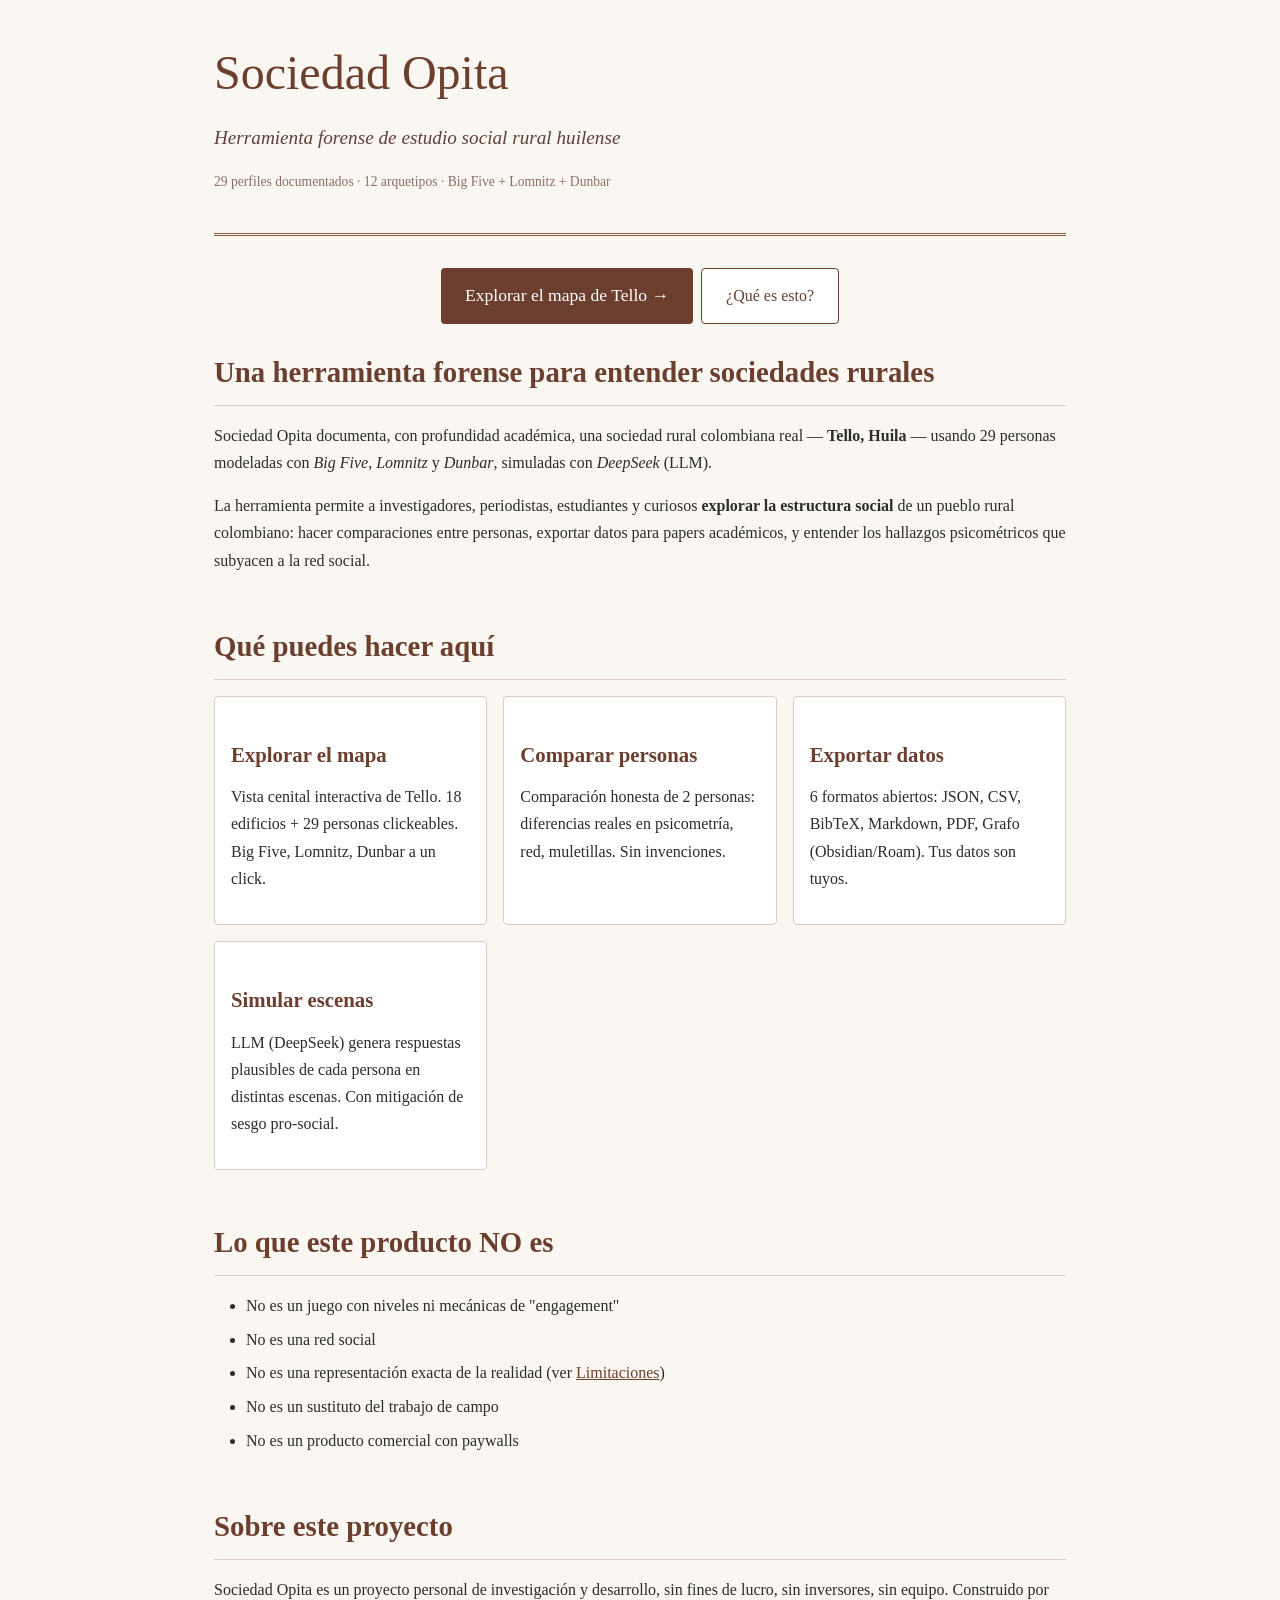
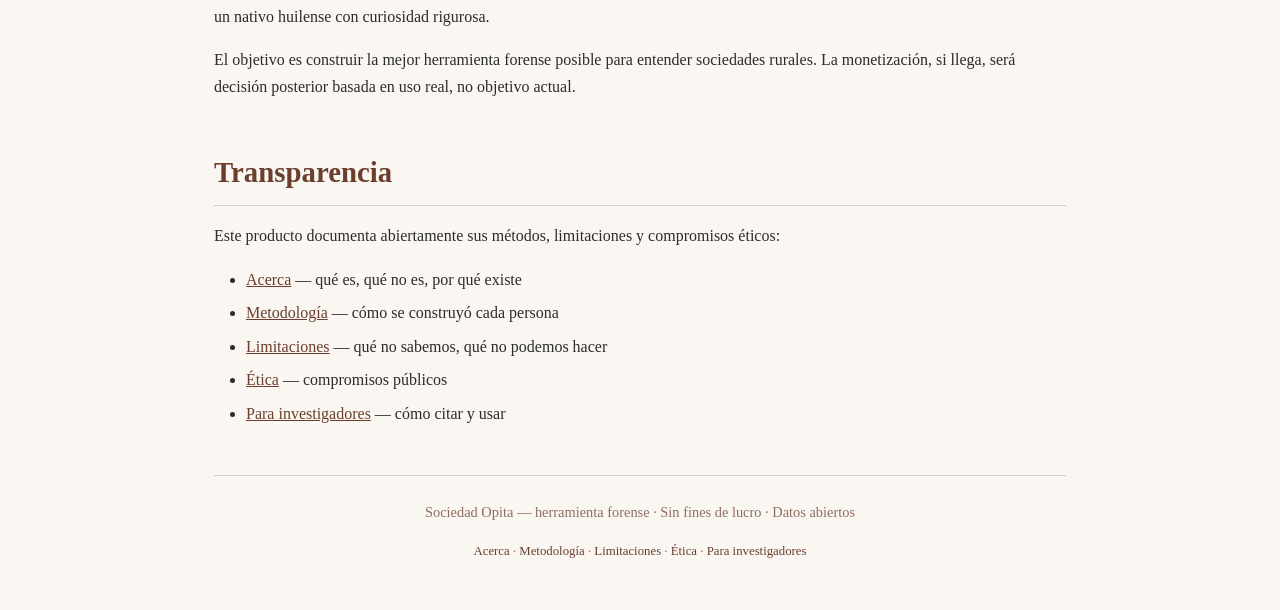
==== web/index.html @ 354d0cd3 "Initial public release: Sociedad Opita benchmark v1.0 - 41 LLM-driven agents (26 adults + 15 childre" ====
<!DOCTYPE html>
<html lang="es">
<head>
    <meta charset="UTF-8">
    <meta name="viewport" content="width=device-width, initial-scale=1.0">
    <title>Sociedad Opita — Simulación Forense de Sociedad Rural Huilense</title>
    <meta name="description" content="Herramienta forense de estudio social de Tello, Huila. 29 personas documentadas con Big Five, Lomnitz y Dunbar. Sin fines de lucro, datos abiertos.">
    <link rel="stylesheet" href="style.css">
</head>
<body>
    <header>
        <h1>Sociedad Opita</h1>
        <p class="subtitle">Herramienta forense de estudio social rural huilense</p>
        <p class="meta">29 perfiles documentados · 12 arquetipos · Big Five + Lomnitz + Dunbar</p>
    </header>

    <nav style="text-align:center;margin:1.5rem 0;display:flex;gap:0.5rem;justify-content:center;flex-wrap:wrap;">
        <a href="index_game.html" style="display:inline-block;padding:0.8rem 1.5rem;background:#6b3e2e;color:#fff;text-decoration:none;border-radius:4px;font-size:1.1rem;">
            Explorar el mapa de Tello →
        </a>
        <a href="about.html" style="display:inline-block;padding:0.8rem 1.5rem;background:#fff;color:#6b3e2e;text-decoration:none;border-radius:4px;border:1px solid #6b3e2e;font-size:1rem;">
            ¿Qué es esto?
        </a>
    </nav>

    <main>
        <section>
            <h2>Una herramienta forense para entender sociedades rurales</h2>
            <p>
                Sociedad Opita documenta, con profundidad académica, una sociedad
                rural colombiana real — <strong>Tello, Huila</strong> — usando 29
                personas modeladas con <em>Big Five</em>, <em>Lomnitz</em> y
                <em>Dunbar</em>, simuladas con <em>DeepSeek</em> (LLM).
            </p>
            <p>
                La herramienta permite a investigadores, periodistas, estudiantes
                y curiosos <strong>explorar la estructura social</strong> de un
                pueblo rural colombiano: hacer comparaciones entre personas,
                exportar datos para papers académicos, y entender los hallazgos
                psicométricos que subyacen a la red social.
            </p>
        </section>

        <section>
            <h2>Qué puedes hacer aquí</h2>

            <div style="display:grid;grid-template-columns:repeat(auto-fit, minmax(220px, 1fr));gap:1rem;">
                <div style="background:#fff;border:1px solid #d7ccc8;border-radius:4px;padding:1rem;">
                    <h3>Explorar el mapa</h3>
                    <p>
                        Vista cenital interactiva de Tello. 18 edificios + 29
                        personas clickeables. Big Five, Lomnitz, Dunbar a un click.
                    </p>
                </div>
                <div style="background:#fff;border:1px solid #d7ccc8;border-radius:4px;padding:1rem;">
                    <h3>Comparar personas</h3>
                    <p>
                        Comparación honesta de 2 personas: diferencias reales
                        en psicometría, red, muletillas. Sin invenciones.
                    </p>
                </div>
                <div style="background:#fff;border:1px solid #d7ccc8;border-radius:4px;padding:1rem;">
                    <h3>Exportar datos</h3>
                    <p>
                        6 formatos abiertos: JSON, CSV, BibTeX, Markdown, PDF,
                        Grafo (Obsidian/Roam). Tus datos son tuyos.
                    </p>
                </div>
                <div style="background:#fff;border:1px solid #d7ccc8;border-radius:4px;padding:1rem;">
                    <h3>Simular escenas</h3>
                    <p>
                        LLM (DeepSeek) genera respuestas plausibles de cada persona
                        en distintas escenas. Con mitigación de sesgo pro-social.
                    </p>
                </div>
            </div>
        </section>

        <section>
            <h2>Lo que este producto NO es</h2>
            <ul>
                <li>No es un juego con niveles ni mecánicas de "engagement"</li>
                <li>No es una red social</li>
                <li>No es una representación exacta de la realidad (ver <a href="limitations.html">Limitaciones</a>)</li>
                <li>No es un sustituto del trabajo de campo</li>
                <li>No es un producto comercial con paywalls</li>
            </ul>
        </section>

        <section>
            <h2>Sobre este proyecto</h2>
            <p>
                Sociedad Opita es un proyecto personal de investigación y
                desarrollo, sin fines de lucro, sin inversores, sin equipo.
                Construido por un nativo huilense con curiosidad rigurosa.
            </p>
            <p>
                El objetivo es construir la mejor herramienta forense posible
                para entender sociedades rurales. La monetización, si llega,
                será decisión posterior basada en uso real, no objetivo actual.
            </p>
        </section>

        <section>
            <h2>Transparencia</h2>
            <p>
                Este producto documenta abiertamente sus métodos, limitaciones
                y compromisos éticos:
            </p>
            <ul>
                <li><a href="about.html">Acerca</a> — qué es, qué no es, por qué existe</li>
                <li><a href="methodology.html">Metodología</a> — cómo se construyó cada persona</li>
                <li><a href="limitations.html">Limitaciones</a> — qué no sabemos, qué no podemos hacer</li>
                <li><a href="ethics.html">Ética</a> — compromisos públicos</li>
                <li><a href="for-researchers.html">Para investigadores</a> — cómo citar y usar</li>
            </ul>
        </section>
    </main>

    <footer>
        <p>Sociedad Opita — herramienta forense · Sin fines de lucro · Datos abiertos</p>
        <p class="meta">
            <a href="about.html">Acerca</a> ·
            <a href="methodology.html">Metodología</a> ·
            <a href="limitations.html">Limitaciones</a> ·
            <a href="ethics.html">Ética</a> ·
            <a href="for-researchers.html">Para investigadores</a>
        </p>
    </footer>
</body>
</html>
---- web/style.css ----
/* Sociedad Opita — Estilo base (páginas informativas + juego) */

* {
    box-sizing: border-box;
    margin: 0;
    padding: 0;
}

body {
    font-family: 'Georgia', 'Times New Roman', serif;
    line-height: 1.7;
    color: #2c2c2c;
    background: #faf7f2;
    max-width: 900px;
    margin: 0 auto;
    padding: 2rem 1.5rem;
}

header {
    border-bottom: 3px double #8b5a3c;
    padding-bottom: 1.5rem;
    margin-bottom: 2rem;
}

h1 {
    font-size: 3rem;
    color: #6b3e2e;
    margin-bottom: 0.5rem;
    font-weight: normal;
}

.subtitle {
    font-size: 1.2rem;
    font-style: italic;
    color: #5d4037;
}

.meta {
    font-size: 0.85rem;
    color: #8d6e63;
    margin-top: 0.5rem;
}

main section {
    margin-bottom: 3rem;
}

h2 {
    font-size: 1.8rem;
    color: #6b3e2e;
    border-bottom: 1px solid #d7ccc8;
    padding-bottom: 0.5rem;
    margin-bottom: 1rem;
}

h3 {
    font-size: 1.3rem;
    color: #6b3e2e;
    margin-top: 1.5rem;
    margin-bottom: 0.7rem;
}

h4 {
    font-size: 1.05rem;
    color: #5d4037;
    margin-top: 1rem;
    margin-bottom: 0.5rem;
}

p {
    margin-bottom: 1rem;
}

ul, ol {
    margin-left: 2rem;
    margin-bottom: 1rem;
}

li {
    margin-bottom: 0.4rem;
}

a {
    color: #6b3e2e;
    text-decoration: underline;
}

a:hover {
    color: #8b5a3c;
}

code {
    font-family: 'Courier New', monospace;
    font-size: 0.9em;
    background: #ede5d4;
    padding: 0.1em 0.3em;
    border-radius: 2px;
}

pre {
    background: #ede5d4;
    border-left: 4px solid #8b5a3c;
    padding: 1rem;
    overflow-x: auto;
    margin: 1rem 0;
    border-radius: 4px;
}

pre code {
    background: none;
    padding: 0;
}

/* ============== NAVIGATION ============== */
.info-nav {
    background: #fff;
    border: 1px solid #d7ccc8;
    border-radius: 4px;
    padding: 0.8rem 1rem;
    margin-bottom: 2rem;
    display: flex;
    flex-wrap: wrap;
    gap: 1rem;
    font-size: 0.9rem;
}

.info-nav a {
    color: #6b3e2e;
    text-decoration: none;
    padding: 0.3rem 0.6rem;
    border-radius: 3px;
}

.info-nav a:hover {
    background: #faf7f2;
    text-decoration: underline;
}

.info-nav a.active {
    background: #6b3e2e;
    color: #fff;
}

/* ============== INFO HERO ============== */
.info-hero {
    background: #fff;
    border: 1px solid #d7ccc8;
    border-radius: 4px;
    padding: 1.5rem;
    margin-bottom: 2rem;
}

.warning-box {
    border-left: 4px solid #c62828;
    background: #ffebee;
}

/* ============== WHAT IS NOT ============== */
.what-is-not .not-item {
    background: #fff;
    border: 1px solid #d7ccc8;
    border-left: 4px solid #8b5a3c;
    border-radius: 4px;
    padding: 1rem 1.5rem;
    margin-bottom: 0.8rem;
    font-size: 0.95rem;
}

.not-item strong {
    color: #6b3e2e;
}

/* ============== PRINCIPLES ============== */
.philosophy .principle {
    background: #fff;
    border: 1px solid #d7ccc8;
    border-radius: 4px;
    padding: 1rem 1.5rem;
    margin-bottom: 0.8rem;
}

.philosophy .principle h3 {
    margin-top: 0;
    color: #6b3e2e;
}

/* ============== PATHS ============== */
.paths .path {
    background: #fff;
    border: 1px solid #d7ccc8;
    border-radius: 4px;
    padding: 1rem 1.5rem;
    margin-bottom: 0.8rem;
}

.paths .path h3 {
    margin-top: 0;
}

/* ============== TABLES ============== */
.methodology-table,
.export-formats,
.limitations-summary {
    width: 100%;
    border-collapse: collapse;
    margin: 1rem 0;
    background: #fff;
    border: 1px solid #d7ccc8;
    border-radius: 4px;
    overflow: hidden;
}

.methodology-table th,
.export-formats th,
.limitations-summary th {
    background: #ede5d4;
    padding: 0.6rem 1rem;
    text-align: left;
    color: #6b3e2e;
    border-bottom: 2px solid #d7ccc8;
}

.methodology-table td,
.export-formats td,
.limitations-summary td {
    padding: 0.6rem 1rem;
    border-bottom: 1px solid #ede5d4;
    font-size: 0.9rem;
    vertical-align: top;
}

.methodology-table tr:last-child td,
.export-formats tr:last-child td,
.limitations-summary tr:last-child td {
    border-bottom: none;
}

/* ============== LIMITATIONS ============== */
.limitation-item {
    background: #fff;
    border: 1px solid #d7ccc8;
    border-radius: 4px;
    padding: 1.2rem 1.5rem;
    margin-bottom: 1rem;
    border-left: 4px solid #d7ccc8;
}

.limitation-item.severity-high {
    border-left-color: #c62828;
}

.limitation-item.severity-medium {
    border-left-color: #ef6c00;
}

.limitation-item.severity-low {
    border-left-color: #2e7d32;
}

.severity-tag {
    display: inline-block;
    padding: 0.2rem 0.6rem;
    border-radius: 3px;
    font-size: 0.75rem;
    font-weight: bold;
    margin-bottom: 0.5rem;
}

.severity-high-tag {
    background: #c62828;
    color: #fff;
}

.severity-medium-tag {
    background: #ef6c00;
    color: #fff;
}

.severity-low-tag {
    background: #2e7d32;
    color: #fff;
}

.limitations-summary .sev-high { color: #c62828; font-weight: bold; }
.limitations-summary .sev-medium { color: #ef6c00; font-weight: bold; }
.limitations-summary .sev-low { color: #2e7d32; font-weight: bold; }

/* ============== COMMITMENTS ============== */
.commitment {
    background: #fff;
    border: 1px solid #d7ccc8;
    border-left: 4px solid #6b3e2e;
    border-radius: 4px;
    padding: 1rem 1.5rem;
    margin-bottom: 1rem;
}

.commitment h3 {
    margin-top: 0;
}

/* ============== WARNINGS / DISCLAIMERS ============== */
.warning {
    background: #fff3e0;
    border-left: 4px solid #ef6c00;
    padding: 1rem 1.5rem;
    margin: 1rem 0;
    border-radius: 4px;
}

.disclaimer {
    font-style: italic;
    color: #8d6e63;
    font-size: 0.95rem;
}

.footnote {
    font-size: 0.85rem;
    color: #8d6e63;
    font-style: italic;
}

.placeholder-note {
    font-size: 0.85rem;
    color: #8d6e63;
    font-style: italic;
}

/* ============== SOURCES LIST ============== */
.sources-list .source {
    background: #fff;
    border: 1px solid #d7ccc8;
    border-radius: 4px;
    padding: 1rem 1.5rem;
    margin-bottom: 0.8rem;
}

.sources-list .source h3 {
    margin-top: 0;
}

/* ============== LOMNITZ CATEGORIES ============== */
.lomnitz-categories .category {
    background: #fff;
    border: 1px solid #d7ccc8;
    border-radius: 4px;
    padding: 1rem 1.5rem;
    margin-bottom: 0.8rem;
    border-left: 4px solid #6b3e2e;
}

.lomnitz-categories .category h3 {
    margin-top: 0;
}

.example {
    background: #faf7f2;
    padding: 0.5rem 0.8rem;
    border-radius: 3px;
    font-size: 0.9rem;
    margin-top: 0.5rem;
}

/* ============== CONTRIBUTION TYPES ============== */
.contribution-types .contrib {
    background: #fff;
    border: 1px solid #d7ccc8;
    border-radius: 4px;
    padding: 1rem 1.5rem;
    margin-bottom: 0.8rem;
}

.contribution-types .contrib h3 {
    margin-top: 0;
}

/* ============== REFERENCES ============== */
.references {
    font-size: 0.9rem;
    line-height: 1.6;
}

.references li {
    margin-bottom: 0.8rem;
}

/* ============== FOOTER ============== */
footer {
    margin-top: 3rem;
    padding-top: 1.5rem;
    border-top: 1px solid #d7ccc8;
    text-align: center;
    font-size: 0.9rem;
    color: #8d6e63;
}

footer a {
    color: #6b3e2e;
    text-decoration: none;
}

footer a:hover {
    text-decoration: underline;
}

footer .meta {
    margin-top: 0.5rem;
    font-size: 0.8rem;
}

/* ============== FORM (input de página principal) ============== */
.demo form {
    background: #fff;
    border: 1px solid #d7ccc8;
    border-radius: 4px;
    padding: 1.5rem;
    margin-bottom: 1.5rem;
}

.field {
    margin-bottom: 1rem;
}

.field label {
    display: block;
    font-weight: bold;
    margin-bottom: 0.3rem;
    color: #5d4037;
}

.field input,
.field select {
    width: 100%;
    padding: 0.6rem;
    font-family: inherit;
    font-size: 1rem;
    border: 1px solid #d7ccc8;
    border-radius: 4px;
    background: #fafafa;
}

.field input:focus,
.field select:focus {
    outline: 2px solid #8b5a3c;
    background: #fff;
}

button {
    background: #6b3e2e;
    color: #fff;
    border: none;
    padding: 0.8rem 1.5rem;
    font-size: 1.1rem;
    border-radius: 4px;
    cursor: pointer;
    font-family: inherit;
}

button:hover {
    background: #8b5a3c;
}

button:disabled {
    background: #bcaaa4;
    cursor: not-allowed;
}

/* Code blocks override */
pre code {
    font-family: 'Courier New', monospace;
    font-size: 0.9rem;
    background: #faf7f2;
    padding: 1rem;
    display: block;
    overflow-x: auto;
    border-left: 4px solid #8b5a3c;
}
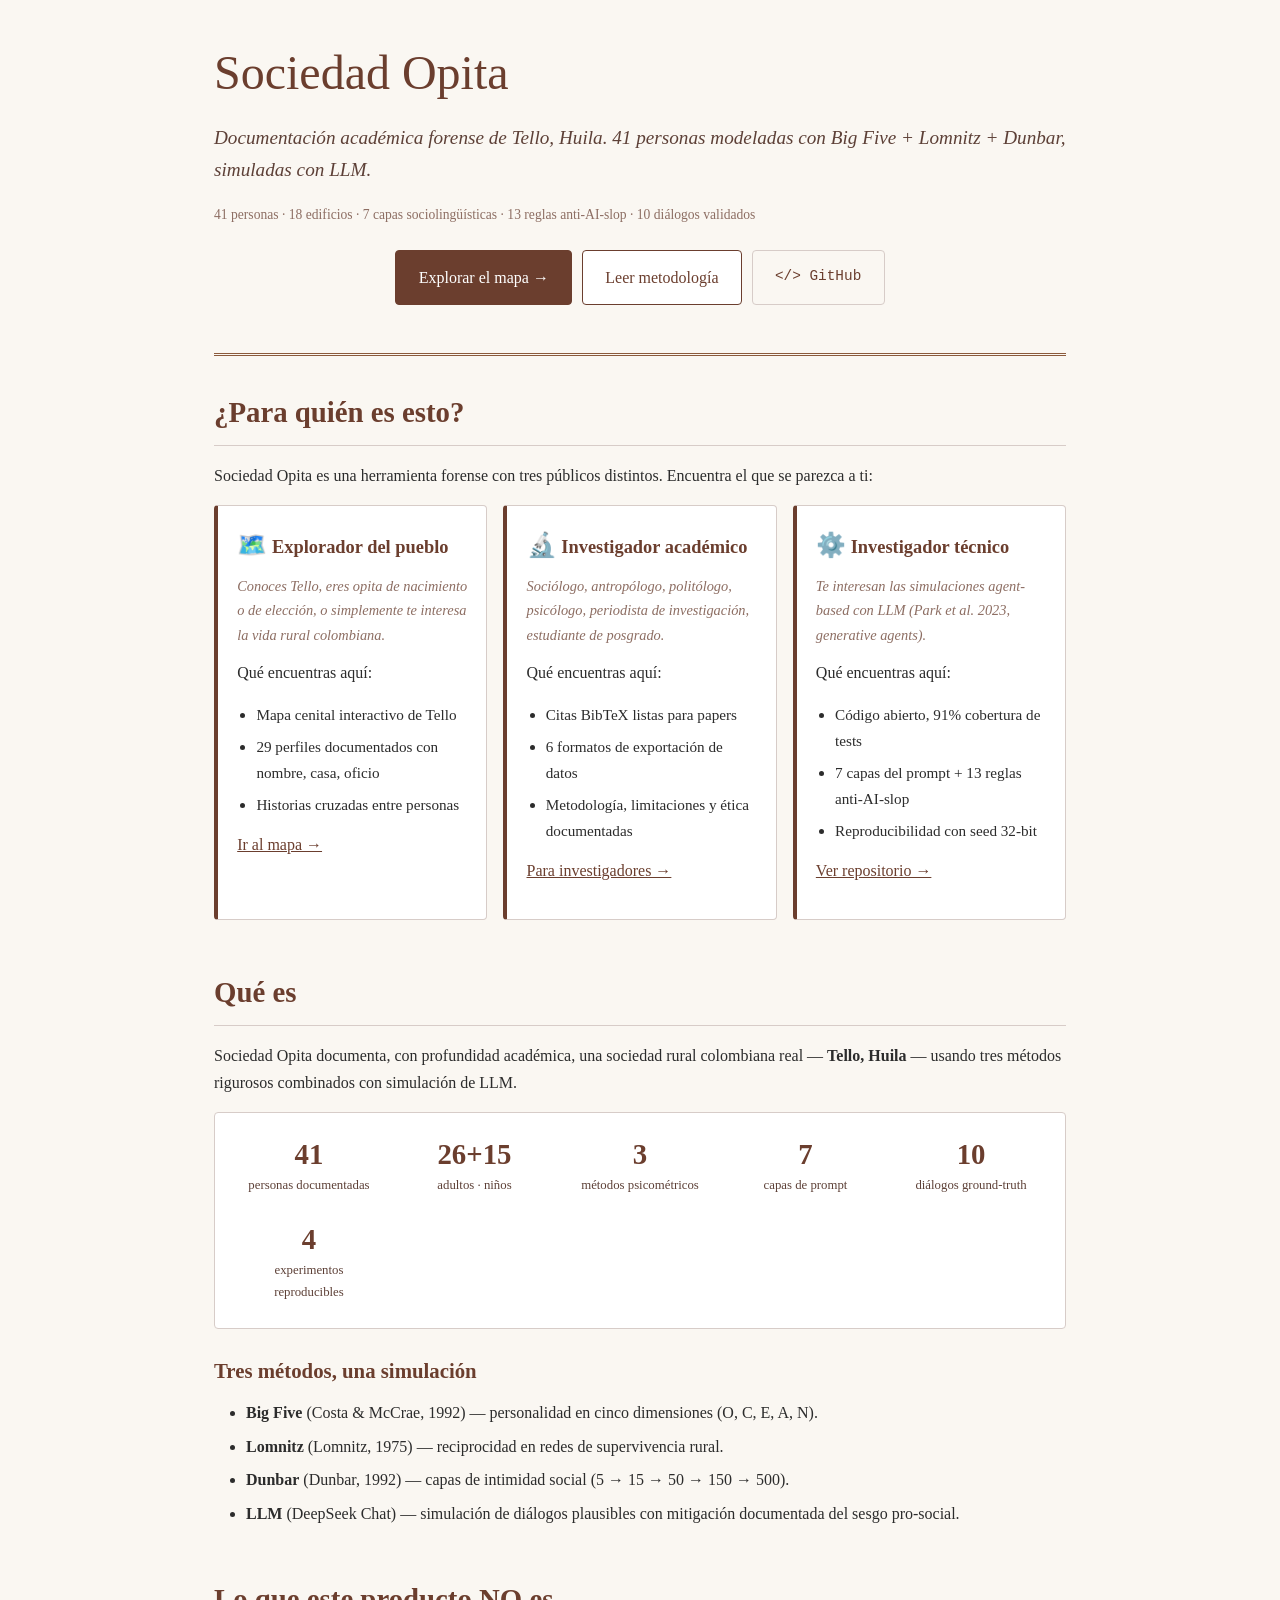
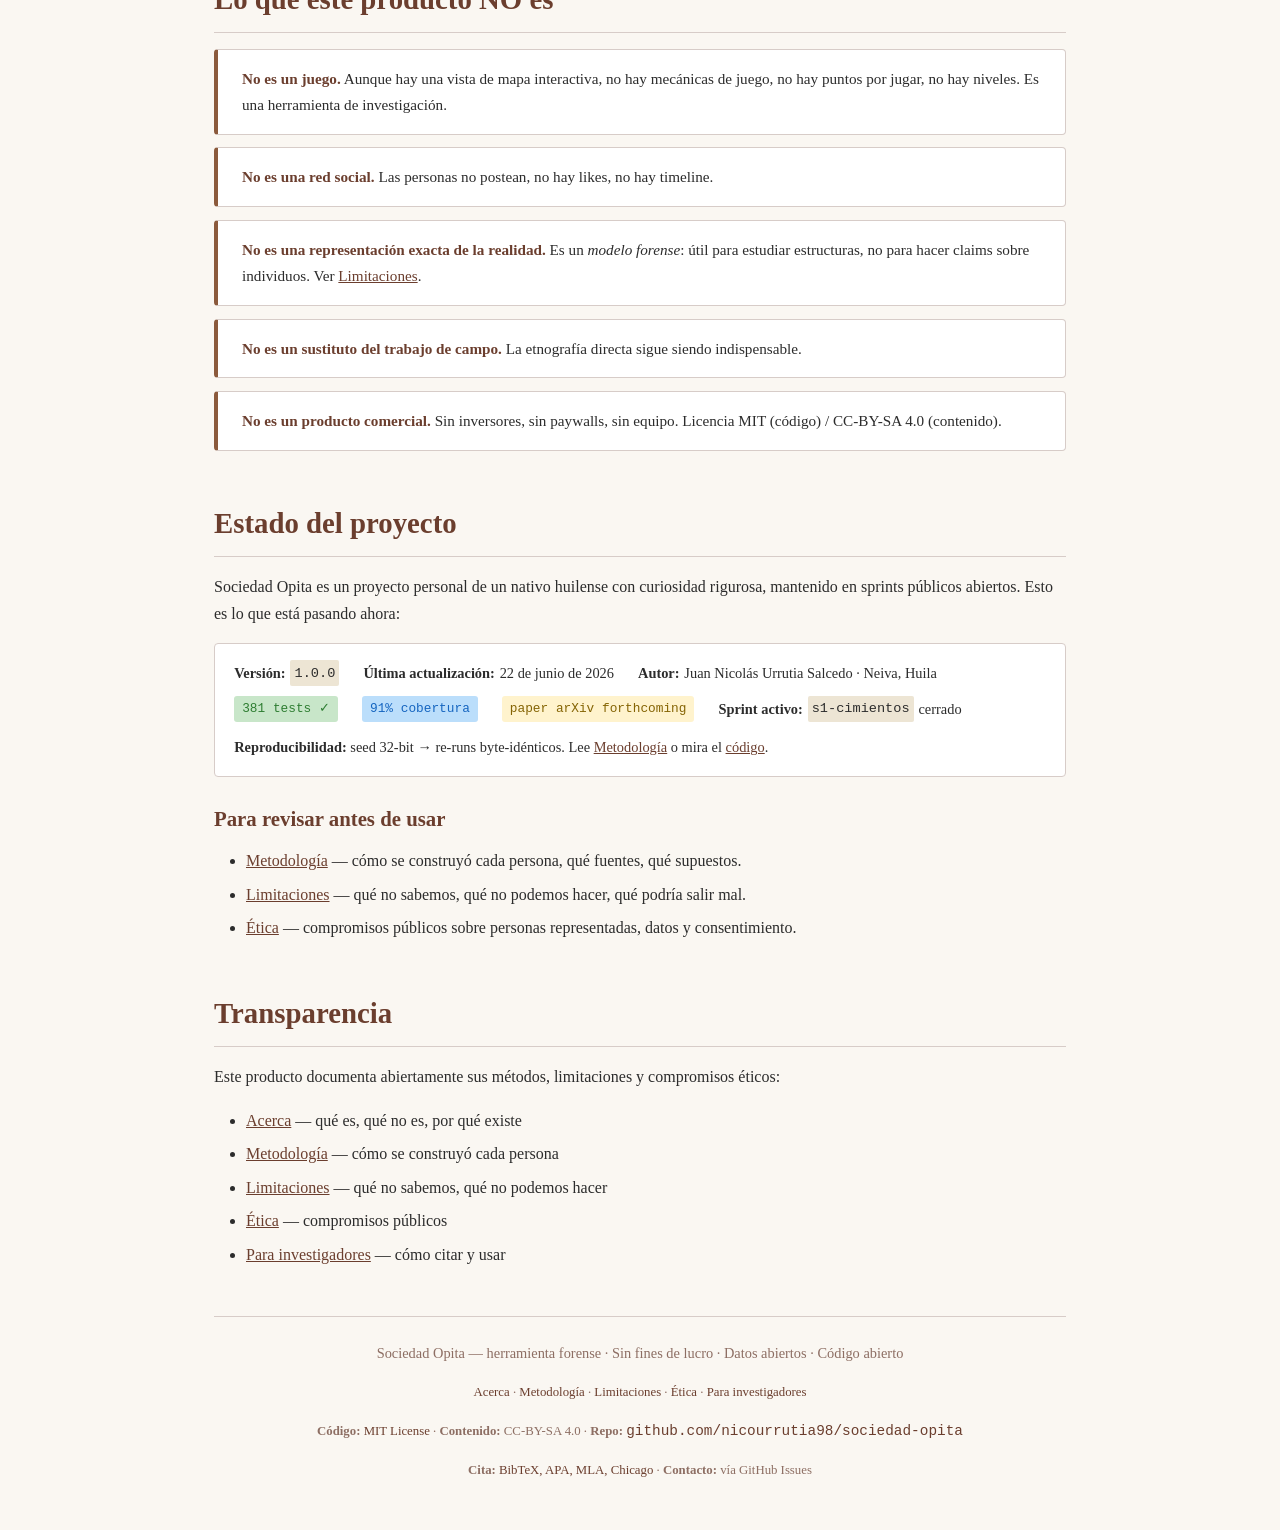
==== commit a18960c0: "landing v2: OSINT-driven re-architecture Re-arquitectura de web/index.html guiada por OSINT psicolog" ====
--- a/web/index.html
+++ b/web/index.html
@@ -3,104 +3,374 @@
 <head>
     <meta charset="UTF-8">
     <meta name="viewport" content="width=device-width, initial-scale=1.0">
-    <title>Sociedad Opita — Simulación Forense de Sociedad Rural Huilense</title>
-    <meta name="description" content="Herramienta forense de estudio social de Tello, Huila. 29 personas documentadas con Big Five, Lomnitz y Dunbar. Sin fines de lucro, datos abiertos.">
+    <title>Sociedad Opita — Documentación académica forense de Tello, Huila</title>
+    <meta name="description" content="41 personas de Tello, Huila documentadas con Big Five, Lomnitz y Dunbar. Simulación social con LLM, datos abiertos, código abierto. Sin fines de lucro.">
+    <meta name="author" content="Juan Nicolás Urrutia Salcedo">
+    <meta name="keywords" content="Tello, Huila, Colombia, simulación social, Big Five, Lomnitz, Dunbar, opita, agent-based, LLM, sociología rural">
     <link rel="stylesheet" href="style.css">
+    <style>
+        /* ============== LANDING-SPECIFIC STYLES ============== */
+        .hero-actions {
+            display: flex;
+            gap: 0.6rem;
+            justify-content: center;
+            flex-wrap: wrap;
+            margin: 1.5rem 0;
+        }
+        .btn {
+            display: inline-block;
+            padding: 0.8rem 1.4rem;
+            border-radius: 4px;
+            text-decoration: none;
+            font-size: 1rem;
+            border: 1px solid #6b3e2e;
+            transition: all 0.15s ease;
+        }
+        .btn-primary {
+            background: #6b3e2e;
+            color: #fff;
+        }
+        .btn-primary:hover {
+            background: #8b5a3c;
+            color: #fff;
+        }
+        .btn-secondary {
+            background: #fff;
+            color: #6b3e2e;
+        }
+        .btn-secondary:hover {
+            background: #faf7f2;
+        }
+        .btn-tertiary {
+            background: #faf7f2;
+            color: #6b3e2e;
+            border-color: #d7ccc8;
+            font-family: 'Courier New', monospace;
+            font-size: 0.9rem;
+        }
+
+        .path-grid {
+            display: grid;
+            grid-template-columns: repeat(auto-fit, minmax(260px, 1fr));
+            gap: 1rem;
+            margin-top: 1rem;
+        }
+        .path-card {
+            background: #fff;
+            border: 1px solid #d7ccc8;
+            border-left: 4px solid #6b3e2e;
+            border-radius: 4px;
+            padding: 1.2rem;
+        }
+        .path-card h3 {
+            margin-top: 0;
+            margin-bottom: 0.5rem;
+            font-size: 1.15rem;
+        }
+        .path-card .icon {
+            font-size: 1.5rem;
+            margin-right: 0.3rem;
+        }
+        .path-card .for-whom {
+            font-size: 0.9rem;
+            color: #8d6e63;
+            font-style: italic;
+            margin-bottom: 0.7rem;
+        }
+        .path-card ul {
+            margin-left: 1.2rem;
+            margin-bottom: 0.8rem;
+        }
+        .path-card li {
+            font-size: 0.95rem;
+        }
+
+        .quick-stats {
+            display: grid;
+            grid-template-columns: repeat(auto-fit, minmax(140px, 1fr));
+            gap: 0.6rem;
+            background: #fff;
+            border: 1px solid #d7ccc8;
+            border-radius: 4px;
+            padding: 1rem;
+            margin-top: 1rem;
+        }
+        .stat {
+            text-align: center;
+            padding: 0.5rem;
+        }
+        .stat .num {
+            font-size: 1.8rem;
+            font-weight: bold;
+            color: #6b3e2e;
+            display: block;
+            line-height: 1.2;
+        }
+        .stat .label {
+            font-size: 0.8rem;
+            color: #5d4037;
+            display: block;
+            margin-top: 0.2rem;
+        }
+
+        .status-bar {
+            background: #fff;
+            border: 1px solid #d7ccc8;
+            border-radius: 4px;
+            padding: 1rem 1.2rem;
+            font-size: 0.9rem;
+        }
+        .status-row {
+            display: flex;
+            flex-wrap: wrap;
+            gap: 0.8rem 1.5rem;
+            align-items: center;
+        }
+        .status-row > span {
+            display: inline-flex;
+            align-items: center;
+            gap: 0.3rem;
+        }
+        .status-row code {
+            font-size: 0.85rem;
+        }
+        .badge {
+            display: inline-block;
+            padding: 0.15rem 0.5rem;
+            background: #ede5d4;
+            color: #6b3e2e;
+            border-radius: 3px;
+            font-size: 0.8rem;
+            font-family: 'Courier New', monospace;
+        }
+        .badge-tests {
+            background: #c8e6c9;
+            color: #2e7d32;
+        }
+        .badge-cov {
+            background: #bbdefb;
+            color: #1565c0;
+        }
+        .badge-forth {
+            background: #fff3cd;
+            color: #856404;
+        }
+
+        footer .repo-link {
+            font-family: 'Courier New', monospace;
+            font-size: 0.9rem;
+        }
+    </style>
 </head>
 <body>
     <header>
         <h1>Sociedad Opita</h1>
-        <p class="subtitle">Herramienta forense de estudio social rural huilense</p>
-        <p class="meta">29 perfiles documentados · 12 arquetipos · Big Five + Lomnitz + Dunbar</p>
+        <p class="subtitle">
+            Documentación académica forense de Tello, Huila.
+            41 personas modeladas con Big Five + Lomnitz + Dunbar,
+            simuladas con LLM.
+        </p>
+        <p class="meta">
+            41 personas · 18 edificios · 7 capas sociolingüísticas ·
+            13 reglas anti-AI-slop · 10 diálogos validados
+        </p>
+        <div class="hero-actions">
+            <a href="index_game.html" class="btn btn-primary">
+                Explorar el mapa →
+            </a>
+            <a href="methodology.html" class="btn btn-secondary">
+                Leer metodología
+            </a>
+            <a href="https://github.com/nicourrutia98/sociedad-opita" class="btn btn-tertiary">
+                &lt;/&gt; GitHub
+            </a>
+        </div>
     </header>
 
-    <nav style="text-align:center;margin:1.5rem 0;display:flex;gap:0.5rem;justify-content:center;flex-wrap:wrap;">
-        <a href="index_game.html" style="display:inline-block;padding:0.8rem 1.5rem;background:#6b3e2e;color:#fff;text-decoration:none;border-radius:4px;font-size:1.1rem;">
-            Explorar el mapa de Tello →
-        </a>
-        <a href="about.html" style="display:inline-block;padding:0.8rem 1.5rem;background:#fff;color:#6b3e2e;text-decoration:none;border-radius:4px;border:1px solid #6b3e2e;font-size:1rem;">
-            ¿Qué es esto?
-        </a>
-    </nav>
-
     <main>
+        <!-- ============== 1. PARA QUIÉN ES ESTO ============== -->
         <section>
-            <h2>Una herramienta forense para entender sociedades rurales</h2>
+            <h2>¿Para quién es esto?</h2>
+            <p>
+                Sociedad Opita es una herramienta forense con tres públicos
+                distintos. Encuentra el que se parezca a ti:
+            </p>
+
+            <div class="path-grid">
+                <div class="path-card">
+                    <h3><span class="icon">🗺️</span>Explorador del pueblo</h3>
+                    <p class="for-whom">Conoces Tello, eres opita de nacimiento o de elección, o simplemente te interesa la vida rural colombiana.</p>
+                    <p>Qué encuentras aquí:</p>
+                    <ul>
+                        <li>Mapa cenital interactivo de Tello</li>
+                        <li>29 perfiles documentados con nombre, casa, oficio</li>
+                        <li>Historias cruzadas entre personas</li>
+                    </ul>
+                    <p><a href="index_game.html">Ir al mapa →</a></p>
+                </div>
+
+                <div class="path-card">
+                    <h3><span class="icon">🔬</span>Investigador académico</h3>
+                    <p class="for-whom">Sociólogo, antropólogo, politólogo, psicólogo, periodista de investigación, estudiante de posgrado.</p>
+                    <p>Qué encuentras aquí:</p>
+                    <ul>
+                        <li>Citas BibTeX listas para papers</li>
+                        <li>6 formatos de exportación de datos</li>
+                        <li>Metodología, limitaciones y ética documentadas</li>
+                    </ul>
+                    <p><a href="for-researchers.html">Para investigadores →</a></p>
+                </div>
+
+                <div class="path-card">
+                    <h3><span class="icon">⚙️</span>Investigador técnico</h3>
+                    <p class="for-whom">Te interesan las simulaciones agent-based con LLM (Park et al. 2023, generative agents).</p>
+                    <p>Qué encuentras aquí:</p>
+                    <ul>
+                        <li>Código abierto, 91% cobertura de tests</li>
+                        <li>7 capas del prompt + 13 reglas anti-AI-slop</li>
+                        <li>Reproducibilidad con seed 32-bit</li>
+                    </ul>
+                    <p><a href="https://github.com/nicourrutia98/sociedad-opita">Ver repositorio →</a></p>
+                </div>
+            </div>
+        </section>
+
+        <!-- ============== 2. QUÉ ES ============== -->
+        <section>
+            <h2>Qué es</h2>
             <p>
                 Sociedad Opita documenta, con profundidad académica, una sociedad
-                rural colombiana real — <strong>Tello, Huila</strong> — usando 29
-                personas modeladas con <em>Big Five</em>, <em>Lomnitz</em> y
-                <em>Dunbar</em>, simuladas con <em>DeepSeek</em> (LLM).
+                rural colombiana real — <strong>Tello, Huila</strong> — usando
+                tres métodos rigurosos combinados con simulación de LLM.
             </p>
-            <p>
-                La herramienta permite a investigadores, periodistas, estudiantes
-                y curiosos <strong>explorar la estructura social</strong> de un
-                pueblo rural colombiano: hacer comparaciones entre personas,
-                exportar datos para papers académicos, y entender los hallazgos
-                psicométricos que subyacen a la red social.
-            </p>
+
+            <div class="quick-stats">
+                <div class="stat">
+                    <span class="num">41</span>
+                    <span class="label">personas documentadas</span>
+                </div>
+                <div class="stat">
+                    <span class="num">26+15</span>
+                    <span class="label">adultos · niños</span>
+                </div>
+                <div class="stat">
+                    <span class="num">3</span>
+                    <span class="label">métodos psicométricos</span>
+                </div>
+                <div class="stat">
+                    <span class="num">7</span>
+                    <span class="label">capas de prompt</span>
+                </div>
+                <div class="stat">
+                    <span class="num">10</span>
+                    <span class="label">diálogos ground-truth</span>
+                </div>
+                <div class="stat">
+                    <span class="num">4</span>
+                    <span class="label">experimentos reproducibles</span>
+                </div>
+            </div>
+
+            <h3>Tres métodos, una simulación</h3>
+            <ul>
+                <li>
+                    <strong>Big Five</strong> (Costa &amp; McCrae, 1992) —
+                    personalidad en cinco dimensiones (O, C, E, A, N).
+                </li>
+                <li>
+                    <strong>Lomnitz</strong> (Lomnitz, 1975) —
+                    reciprocidad en redes de supervivencia rural.
+                </li>
+                <li>
+                    <strong>Dunbar</strong> (Dunbar, 1992) —
+                    capas de intimidad social (5 → 15 → 50 → 150 → 500).
+                </li>
+                <li>
+                    <strong>LLM</strong> (DeepSeek Chat) — simulación de
+                    diálogos plausibles con mitigación documentada del sesgo
+                    pro-social.
+                </li>
+            </ul>
         </section>
 
+        <!-- ============== 3. LO QUE NO ES ============== -->
         <section>
-            <h2>Qué puedes hacer aquí</h2>
-
-            <div style="display:grid;grid-template-columns:repeat(auto-fit, minmax(220px, 1fr));gap:1rem;">
-                <div style="background:#fff;border:1px solid #d7ccc8;border-radius:4px;padding:1rem;">
-                    <h3>Explorar el mapa</h3>
-                    <p>
-                        Vista cenital interactiva de Tello. 18 edificios + 29
-                        personas clickeables. Big Five, Lomnitz, Dunbar a un click.
-                    </p>
-                </div>
-                <div style="background:#fff;border:1px solid #d7ccc8;border-radius:4px;padding:1rem;">
-                    <h3>Comparar personas</h3>
-                    <p>
-                        Comparación honesta de 2 personas: diferencias reales
-                        en psicometría, red, muletillas. Sin invenciones.
-                    </p>
-                </div>
-                <div style="background:#fff;border:1px solid #d7ccc8;border-radius:4px;padding:1rem;">
-                    <h3>Exportar datos</h3>
-                    <p>
-                        6 formatos abiertos: JSON, CSV, BibTeX, Markdown, PDF,
-                        Grafo (Obsidian/Roam). Tus datos son tuyos.
-                    </p>
-                </div>
-                <div style="background:#fff;border:1px solid #d7ccc8;border-radius:4px;padding:1rem;">
-                    <h3>Simular escenas</h3>
-                    <p>
-                        LLM (DeepSeek) genera respuestas plausibles de cada persona
-                        en distintas escenas. Con mitigación de sesgo pro-social.
-                    </p>
+            <h2>Lo que este producto NO es</h2>
+            <div class="what-is-not">
+                <div class="not-item">
+                    <strong>No es un juego.</strong> Aunque hay una vista de mapa interactiva, no hay mecánicas de juego, no hay puntos por jugar, no hay niveles. Es una herramienta de investigación.
+                </div>
+                <div class="not-item">
+                    <strong>No es una red social.</strong> Las personas no postean, no hay likes, no hay timeline.
+                </div>
+                <div class="not-item">
+                    <strong>No es una representación exacta de la realidad.</strong> Es un <em>modelo forense</em>: útil para estudiar estructuras, no para hacer claims sobre individuos. Ver <a href="limitations.html">Limitaciones</a>.
+                </div>
+                <div class="not-item">
+                    <strong>No es un sustituto del trabajo de campo.</strong> La etnografía directa sigue siendo indispensable.
+                </div>
+                <div class="not-item">
+                    <strong>No es un producto comercial.</strong> Sin inversores, sin paywalls, sin equipo. Licencia MIT (código) / CC-BY-SA 4.0 (contenido).
                 </div>
             </div>
         </section>
 
+        <!-- ============== 4. ESTADO DEL PROYECTO ============== -->
         <section>
-            <h2>Lo que este producto NO es</h2>
+            <h2>Estado del proyecto</h2>
+            <p>
+                Sociedad Opita es un proyecto personal de un nativo huilense
+                con curiosidad rigurosa, mantenido en sprints públicos
+                abiertos. Esto es lo que está pasando ahora:
+            </p>
+
+            <div class="status-bar">
+                <div class="status-row">
+                    <span>
+                        <strong>Versión:</strong>
+                        <code>1.0.0</code>
+                    </span>
+                    <span>
+                        <strong>Última actualización:</strong>
+                        22 de junio de 2026
+                    </span>
+                    <span>
+                        <strong>Autor:</strong>
+                        Juan Nicolás Urrutia Salcedo · Neiva, Huila
+                    </span>
+                </div>
+                <div class="status-row" style="margin-top: 0.6rem;">
+                    <span>
+                        <span class="badge badge-tests">381 tests ✓</span>
+                    </span>
+                    <span>
+                        <span class="badge badge-cov">91% cobertura</span>
+                    </span>
+                    <span>
+                        <span class="badge badge-forth">paper arXiv forthcoming</span>
+                    </span>
+                    <span>
+                        <strong>Sprint activo:</strong>
+                        <code>s1-cimientos</code> cerrado
+                    </span>
+                </div>
+                <p style="margin-top: 0.8rem; margin-bottom: 0;">
+                    <strong>Reproducibilidad:</strong>
+                    seed 32-bit → re-runs byte-idénticos. Lee
+                    <a href="methodology.html">Metodología</a> o mira el
+                    <a href="https://github.com/nicourrutia98/sociedad-opita">código</a>.
+                </p>
+            </div>
+
+            <h3>Para revisar antes de usar</h3>
             <ul>
-                <li>No es un juego con niveles ni mecánicas de "engagement"</li>
-                <li>No es una red social</li>
-                <li>No es una representación exacta de la realidad (ver <a href="limitations.html">Limitaciones</a>)</li>
-                <li>No es un sustituto del trabajo de campo</li>
-                <li>No es un producto comercial con paywalls</li>
+                <li><a href="methodology.html">Metodología</a> — cómo se construyó cada persona, qué fuentes, qué supuestos.</li>
+                <li><a href="limitations.html">Limitaciones</a> — qué no sabemos, qué no podemos hacer, qué podría salir mal.</li>
+                <li><a href="ethics.html">Ética</a> — compromisos públicos sobre personas representadas, datos y consentimiento.</li>
             </ul>
         </section>
 
-        <section>
-            <h2>Sobre este proyecto</h2>
-            <p>
-                Sociedad Opita es un proyecto personal de investigación y
-                desarrollo, sin fines de lucro, sin inversores, sin equipo.
-                Construido por un nativo huilense con curiosidad rigurosa.
-            </p>
-            <p>
-                El objetivo es construir la mejor herramienta forense posible
-                para entender sociedades rurales. La monetización, si llega,
-                será decisión posterior basada en uso real, no objetivo actual.
-            </p>
-        </section>
-
+        <!-- ============== 5. TRANSPARENCIA ============== -->
         <section>
             <h2>Transparencia</h2>
             <p>
@@ -118,7 +388,10 @@
     </main>
 
     <footer>
-        <p>Sociedad Opita — herramienta forense · Sin fines de lucro · Datos abiertos</p>
+        <p>
+            Sociedad Opita — herramienta forense · Sin fines de lucro ·
+            Datos abiertos · Código abierto
+        </p>
         <p class="meta">
             <a href="about.html">Acerca</a> ·
             <a href="methodology.html">Metodología</a> ·
@@ -126,6 +399,16 @@
             <a href="ethics.html">Ética</a> ·
             <a href="for-researchers.html">Para investigadores</a>
         </p>
+        <p class="meta">
+            <strong>Código:</strong> <a href="LICENSE">MIT License</a> ·
+            <strong>Contenido:</strong> CC-BY-SA 4.0 ·
+            <strong>Repo:</strong>
+            <a href="https://github.com/nicourrutia98/sociedad-opita" class="repo-link">github.com/nicourrutia98/sociedad-opita</a>
+        </p>
+        <p class="meta">
+            <strong>Cita:</strong> <a href="for-researchers.html#cita">BibTeX, APA, MLA, Chicago</a> ·
+            <strong>Contacto:</strong> vía GitHub Issues
+        </p>
     </footer>
 </body>
-</html>
+</html>
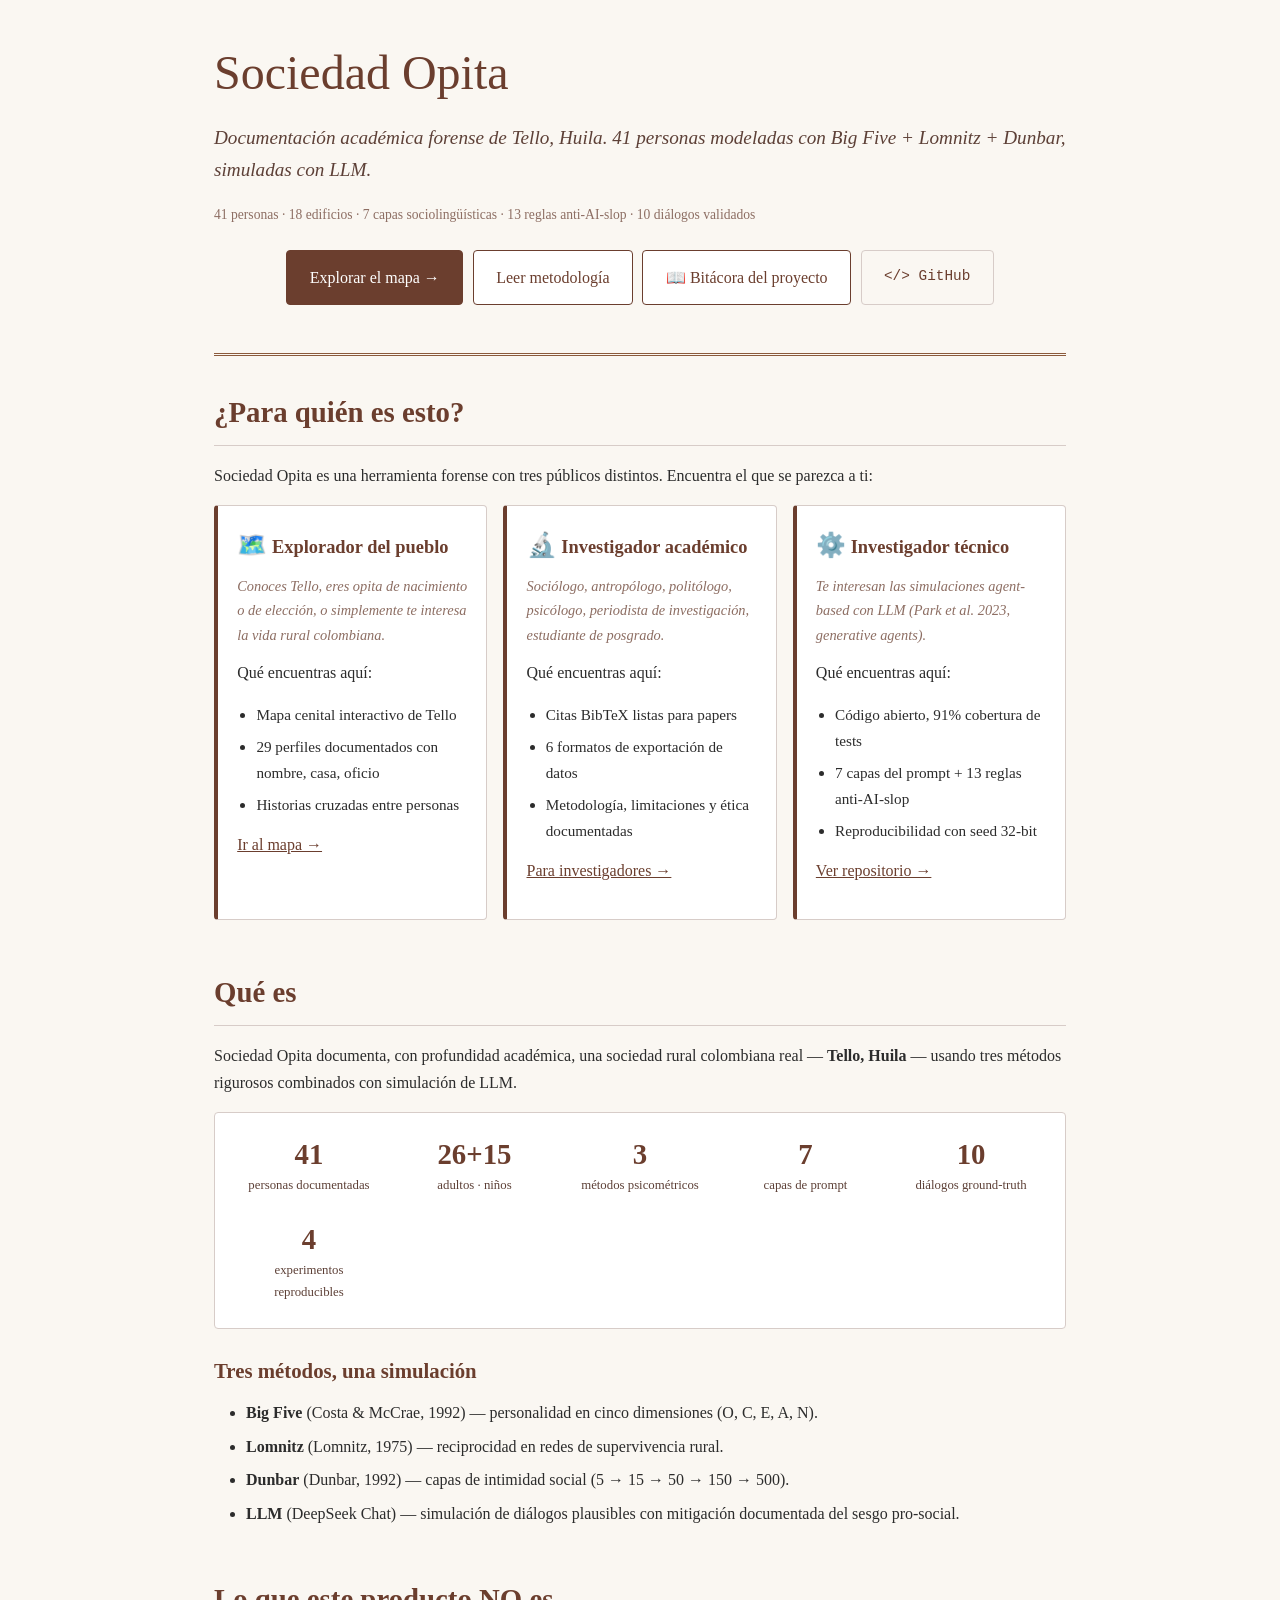
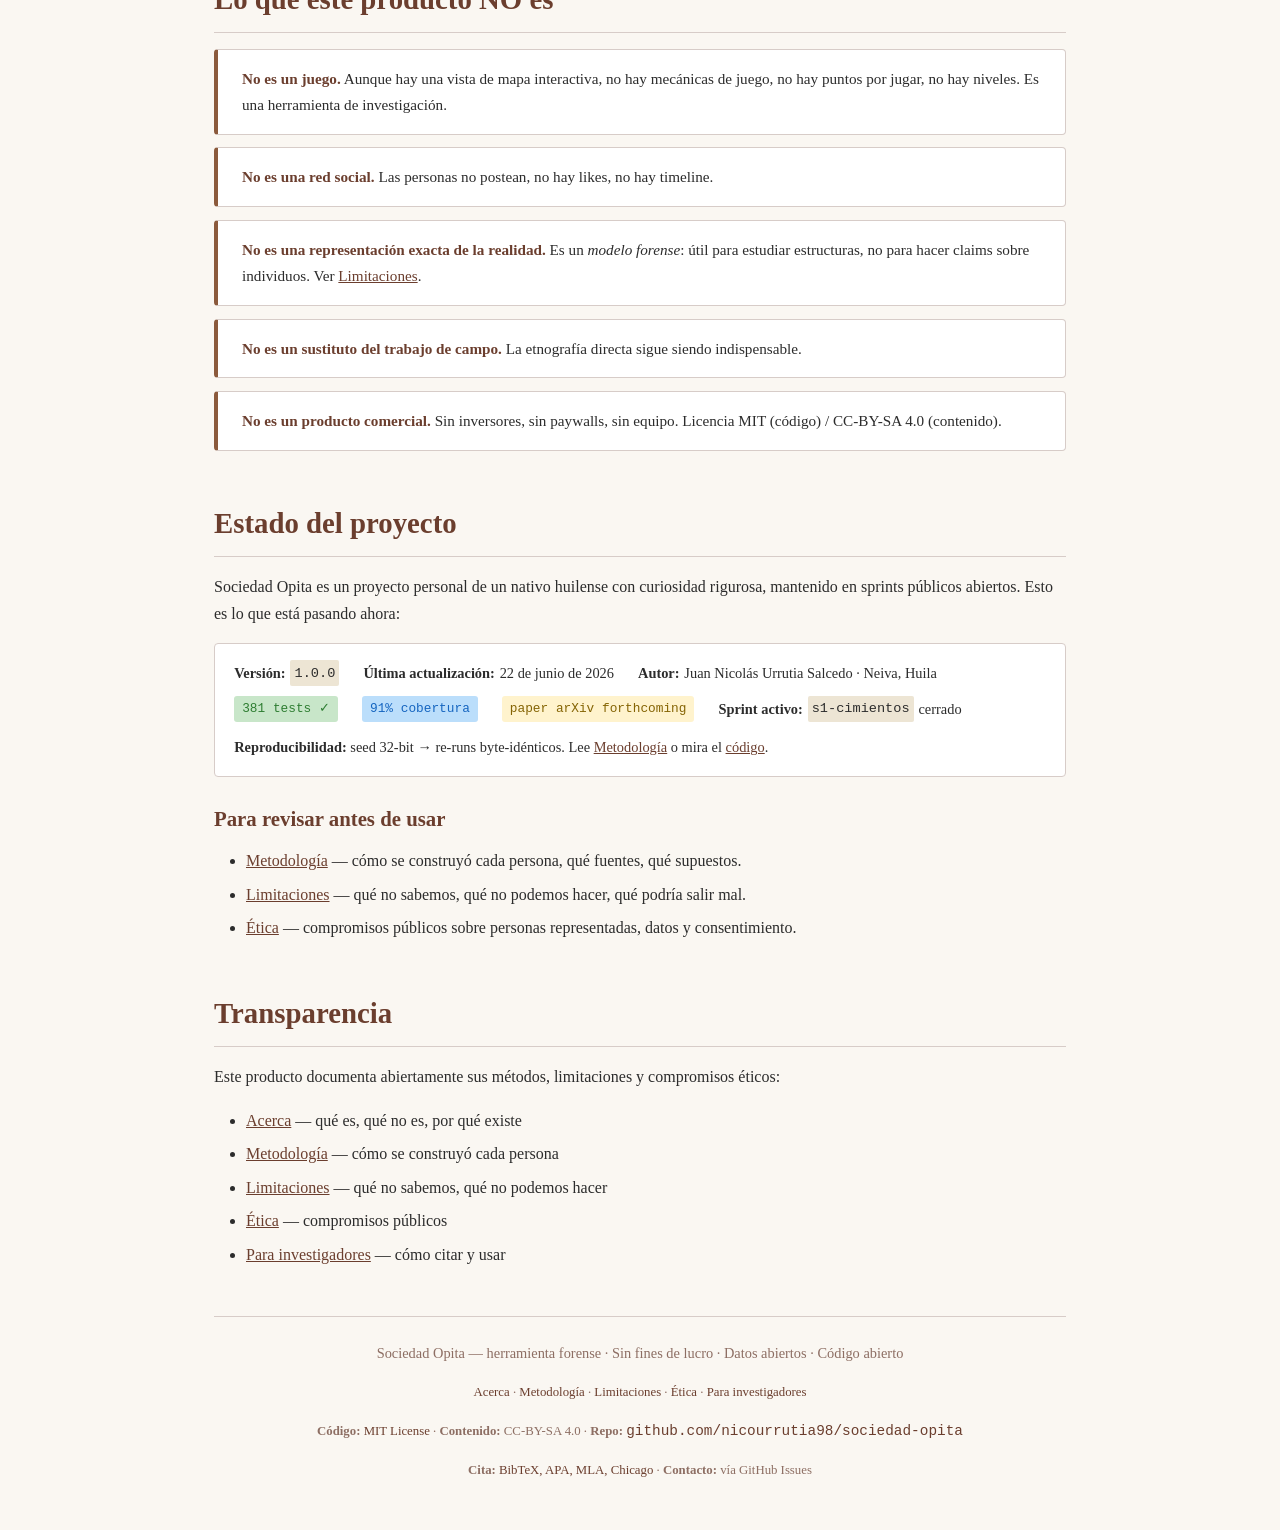
==== commit 8936a4c0: "bitacora del proyecto v1.0.0 + landing link + manual-only deploy Implementa la pagina 'Bitacora del " ====
--- a/web/index.html
+++ b/web/index.html
@@ -180,6 +180,9 @@
             </a>
             <a href="methodology.html" class="btn btn-secondary">
                 Leer metodología
+            </a>
+            <a href="bitacora.html" class="btn btn-secondary">
+                📖 Bitácora del proyecto
             </a>
             <a href="https://github.com/nicourrutia98/sociedad-opita" class="btn btn-tertiary">
                 &lt;/&gt; GitHub
